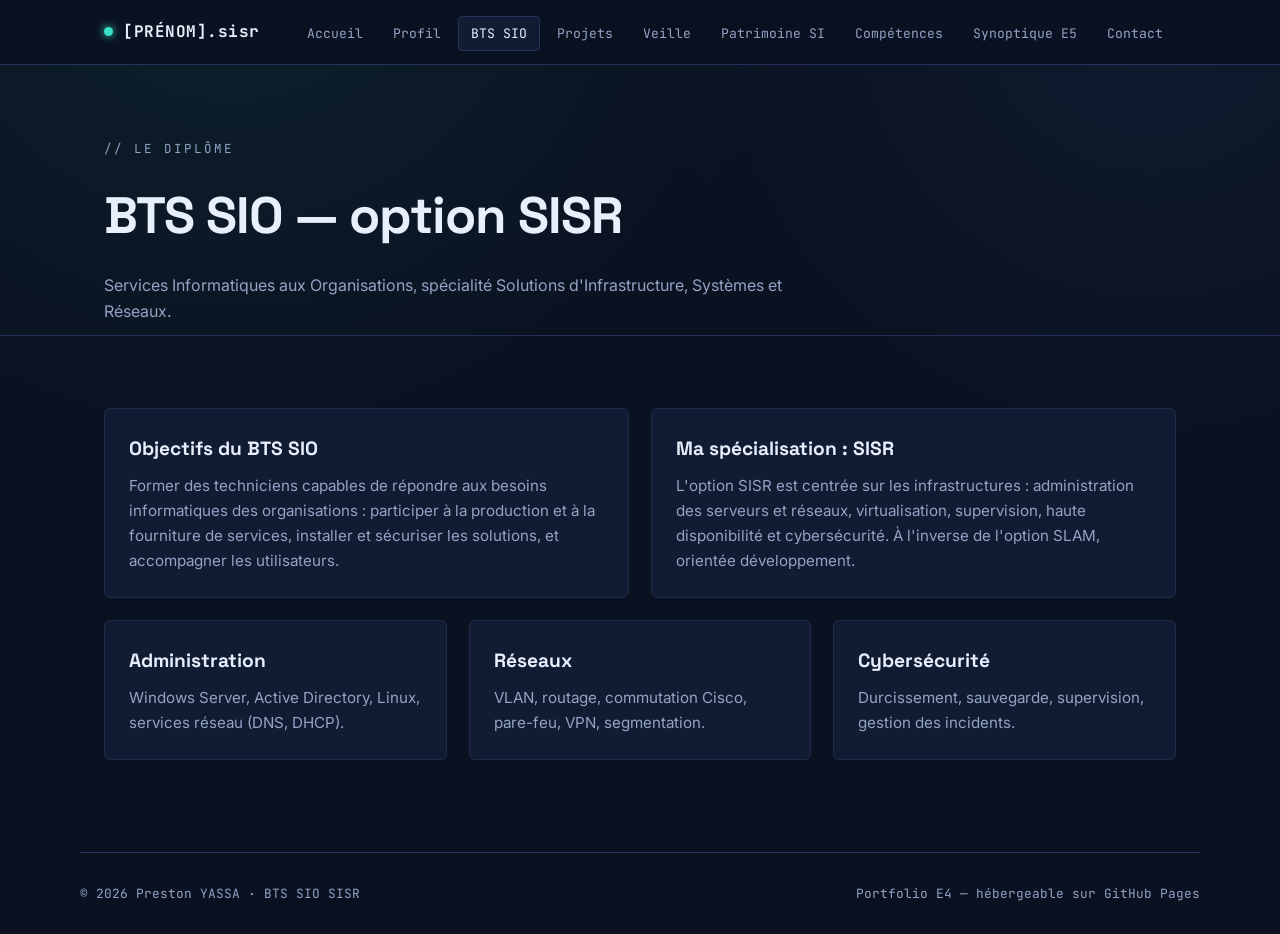
==== bts-sio.html @ f7337efc "Add files via upload" ====
<!DOCTYPE html>
<html lang="fr">
<head>
<meta charset="UTF-8">
<meta name="viewport" content="width=device-width, initial-scale=1">
<title>BTS SIO option SISR — Preston YASSA</title>
<meta name="description" content="Présentation du BTS SIO et de l'option SISR (systèmes et réseaux).">
<link rel="preconnect" href="https://fonts.googleapis.com">
<link rel="preconnect" href="https://fonts.gstatic.com" crossorigin>
<link href="https://fonts.googleapis.com/css2?family=Space+Grotesk:wght@300;400;600;700&family=Inter:wght@400;500;600&family=JetBrains+Mono:wght@400;700&display=swap" rel="stylesheet">
<link rel="stylesheet" href="css/style.css">
</head>
<body>

<header class="site-header">
  <div class="wrap nav">
    <a class="brand" href="index.html"><span class="led"></span>[PRÉNOM].sisr</a>
    <button class="nav-toggle" aria-label="Menu">≡</button>
    <ul class="nav-links">
      <li><a href="index.html">Accueil</a></li>
      <li><a href="about.html">Profil</a></li>
      <li><a href="bts-sio.html">BTS SIO</a></li>
      <li><a href="projets.html">Projets</a></li>
      <li><a href="veille.html">Veille</a></li>
      <li><a href="patrimoine.html">Patrimoine SI</a></li>
      <li><a href="competences.html">Compétences</a></li>
      <li><a href="synoptique.html">Synoptique E5</a></li>
      <li><a href="contact.html">Contact</a></li>
    </ul>
  </div>
</header>

<main>

<section class="page-intro"><div class="wrap">
  <p class="eyebrow">// le diplôme</p>
  <h1>BTS SIO — option SISR</h1>
  <p>Services Informatiques aux Organisations, spécialité Solutions d'Infrastructure, Systèmes et Réseaux.</p>
</div></section>

<section class="section"><div class="wrap">
  <div class="grid cols-2">
    <div class="card reveal">
      <h3>Objectifs du BTS SIO</h3>
      <p>Former des techniciens capables de répondre aux besoins informatiques des organisations : participer à la production et à la fourniture de services, installer et sécuriser les solutions, et accompagner les utilisateurs.</p>
    </div>
    <div class="card reveal">
      <h3>Ma spécialisation : SISR</h3>
      <p>L'option SISR est centrée sur les infrastructures : administration des serveurs et réseaux, virtualisation, supervision, haute disponibilité et cybersécurité. À l'inverse de l'option SLAM, orientée développement.</p>
    </div>
  </div>
  <div class="grid cols-3" style="margin-top:22px">
    <div class="card reveal"><h3>Administration</h3><p>Windows Server, Active Directory, Linux, services réseau (DNS, DHCP).</p></div>
    <div class="card reveal"><h3>Réseaux</h3><p>VLAN, routage, commutation Cisco, pare-feu, VPN, segmentation.</p></div>
    <div class="card reveal"><h3>Cybersécurité</h3><p>Durcissement, sauvegarde, supervision, gestion des incidents.</p></div>
  </div>
</div></section>
</main>

<footer class="site-footer wrap">
  <span>&copy; <span id="year"></span> Preston YASSA &middot; BTS SIO SISR</span>
  <span>Portfolio E4 — hébergeable sur GitHub Pages</span>
</footer>

<script src="js/main.js"></script>
<script>document.getElementById('year').textContent = new Date().getFullYear();</script>
</body>
</html>
---- css/style.css ----
/* =========================================================================
   Portfolio BTS SIO – option SISR
   Direction : "salle réseau / baie de brassage"
   Palette froide (bleu nuit + cyan signal), grille type rack 19".
   ========================================================================= */

:root {
  /* Palette */
  --night:      #0a1120;   /* fond profond, "salle serveur éteinte" */
  --rack:       #111c33;   /* surfaces / cartes */
  --rack-edge:  #1d2c4d;   /* bordures de baie */
  --signal:     #38e1c4;   /* cyan signal : LED de switch active */
  --signal-2:   #4f9cff;   /* bleu lien : trafic */
  --warn:       #ffb454;   /* ambre : alerte légère */
  --ink:        #e7eefc;   /* texte principal */
  --ink-soft:   #93a3c4;   /* texte secondaire */
  --line:       #22325a;   /* hairlines */

  /* Typo */
  --display: "Space Grotesk", "Segoe UI", system-ui, sans-serif;
  --body:    "Inter", system-ui, sans-serif;
  --mono:    "JetBrains Mono", "Consolas", monospace;

  --maxw: 1120px;
  --radius: 4px;
}

* { box-sizing: border-box; margin: 0; padding: 0; }

html { scroll-behavior: smooth; }

body {
  font-family: var(--body);
  background: var(--night);
  color: var(--ink);
  line-height: 1.65;
  -webkit-font-smoothing: antialiased;
  background-image:
    radial-gradient(circle at 18% -10%, rgba(56,225,196,.08), transparent 40%),
    radial-gradient(circle at 90% 0%, rgba(79,156,255,.07), transparent 35%);
  background-attachment: fixed;
}

a { color: var(--signal); text-decoration: none; }
a:hover { color: var(--ink); }

.wrap { width: 100%; max-width: var(--maxw); margin: 0 auto; padding: 0 24px; }

/* ----------------------------------------------------------------- Header */
.site-header {
  position: sticky; top: 0; z-index: 50;
  background: rgba(10,17,32,.82);
  backdrop-filter: blur(10px);
  border-bottom: 1px solid var(--line);
}
.nav {
  display: flex; align-items: center; justify-content: space-between;
  height: 64px;
}
.brand {
  font-family: var(--mono);
  font-weight: 700; letter-spacing: .5px; color: var(--ink);
  display: flex; align-items: center; gap: 10px;
}
.brand .led {
  width: 9px; height: 9px; border-radius: 50%;
  background: var(--signal);
  box-shadow: 0 0 8px var(--signal);
  animation: blink 2.4s infinite;
}
@keyframes blink { 0%,92%,100%{opacity:1} 95%{opacity:.25} }

.nav-links { display: flex; gap: 4px; list-style: none; flex-wrap: wrap; }
.nav-links a {
  font-family: var(--mono); font-size: .82rem; color: var(--ink-soft);
  padding: 8px 12px; border-radius: var(--radius);
  border: 1px solid transparent;
}
.nav-links a:hover,
.nav-links a.active {
  color: var(--ink); border-color: var(--line); background: var(--rack);
}

.nav-toggle {
  display: none; background: none; border: 1px solid var(--line);
  color: var(--ink); font-size: 1.3rem; border-radius: var(--radius);
  width: 42px; height: 38px; cursor: pointer;
}

/* ----------------------------------------------------------------- Hero */
.hero { padding: 90px 0 70px; position: relative; }
.eyebrow {
  font-family: var(--mono); font-size: .78rem; letter-spacing: 3px;
  text-transform: uppercase; color: var(--signal); margin-bottom: 18px;
}
.hero h1 {
  font-family: var(--display);
  font-size: clamp(2.4rem, 6vw, 4.4rem);
  font-weight: 700; line-height: 1.02; letter-spacing: -1px;
}
.hero h1 .thin { color: var(--ink-soft); font-weight: 300; }
.hero p.lead {
  margin-top: 22px; max-width: 620px; font-size: 1.1rem; color: var(--ink-soft);
}
.hero-meta {
  margin-top: 34px; display: flex; gap: 14px; flex-wrap: wrap;
}
.btn {
  font-family: var(--mono); font-size: .85rem;
  padding: 12px 20px; border-radius: var(--radius);
  border: 1px solid var(--signal); color: var(--signal);
  background: transparent; cursor: pointer; transition: .18s;
}
.btn:hover { background: var(--signal); color: var(--night); }
.btn.solid { background: var(--signal); color: var(--night); }
.btn.solid:hover { background: var(--ink); border-color: var(--ink); }
.btn.ghost { border-color: var(--line); color: var(--ink-soft); }
.btn.ghost:hover { color: var(--ink); border-color: var(--ink-soft); background: var(--rack); }

/* rack-mounted hero panel */
.rack-panel {
  margin-top: 56px;
  border: 1px solid var(--rack-edge);
  border-radius: 6px;
  background: linear-gradient(180deg, var(--rack), #0d1729);
  overflow: hidden;
}
.rack-row {
  display: flex; align-items: center; gap: 16px;
  padding: 14px 20px; border-bottom: 1px solid var(--line);
  font-family: var(--mono); font-size: .82rem; color: var(--ink-soft);
}
.rack-row:last-child { border-bottom: 0; }
.rack-row .u { color: var(--signal); width: 38px; }
.rack-row .leds { display: flex; gap: 6px; margin-left: auto; }
.rack-row .leds span {
  width: 7px; height: 7px; border-radius: 1px; background: var(--line);
}
.rack-row .leds span.on { background: var(--signal); box-shadow: 0 0 6px var(--signal); }
.rack-row .leds span.amber { background: var(--warn); box-shadow: 0 0 6px var(--warn); }

/* ----------------------------------------------------------------- Section */
.section { padding: 72px 0; border-top: 1px solid var(--line); }
.section-head { margin-bottom: 40px; }
.section-head .num {
  font-family: var(--mono); color: var(--signal); font-size: .85rem;
  letter-spacing: 2px;
}
.section-head h2 {
  font-family: var(--display); font-size: clamp(1.7rem, 3.5vw, 2.6rem);
  font-weight: 600; margin-top: 6px; letter-spacing: -.5px;
}
.section-head p { color: var(--ink-soft); margin-top: 12px; max-width: 680px; }

/* Cards grid */
.grid { display: grid; gap: 22px; }
.grid.cols-2 { grid-template-columns: repeat(2, 1fr); }
.grid.cols-3 { grid-template-columns: repeat(3, 1fr); }

.card {
  background: var(--rack); border: 1px solid var(--rack-edge);
  border-radius: 6px; padding: 24px; transition: .2s;
  position: relative; overflow: hidden;
}
.card:hover { border-color: var(--signal); transform: translateY(-3px); }
.card h3 { font-family: var(--display); font-size: 1.2rem; margin-bottom: 8px; }
.card p { color: var(--ink-soft); font-size: .95rem; }

.tag-row { display: flex; flex-wrap: wrap; gap: 8px; margin-top: 16px; }
.tag {
  font-family: var(--mono); font-size: .72rem; color: var(--signal-2);
  border: 1px solid var(--line); padding: 4px 9px; border-radius: 999px;
}

.placeholder {
  font-family: var(--mono); font-size: .78rem; color: var(--warn);
  border: 1px dashed var(--warn); padding: 4px 8px; border-radius: var(--radius);
  display: inline-block; margin-top: 10px; opacity: .9;
}

/* screenshot slot */
.shot {
  margin-top: 16px; aspect-ratio: 16/9; border-radius: var(--radius);
  border: 1px dashed var(--line);
  background:
    repeating-linear-gradient(45deg, #0e1830 0 12px, #0c1424 12px 24px);
  display: flex; align-items: center; justify-content: center;
  font-family: var(--mono); font-size: .78rem; color: var(--ink-soft);
  text-align: center; padding: 12px;
}

/* Profile / about */
.about-grid { display: grid; grid-template-columns: 200px 1fr; gap: 40px; }
.avatar {
  width: 200px; height: 200px; border-radius: 6px;
  border: 1px solid var(--rack-edge);
  background:
    repeating-linear-gradient(45deg, #0e1830 0 14px, #0c1424 14px 28px);
  display: flex; align-items: center; justify-content: center;
  font-family: var(--mono); color: var(--ink-soft); font-size: .8rem; text-align:center;
}
.facts { list-style: none; }
.facts li { padding: 10px 0; border-bottom: 1px solid var(--line); display: flex; gap: 14px; }
.facts li span.k {
  font-family: var(--mono); color: var(--signal); min-width: 130px; font-size: .85rem;
}

/* Tables (compétences + synoptique) */
.table-scroll { overflow-x: auto; border: 1px solid var(--rack-edge); border-radius: 6px; }
table { width: 100%; border-collapse: collapse; min-width: 560px; }
th, td {
  text-align: left; padding: 12px 16px; border-bottom: 1px solid var(--line);
  font-size: .92rem;
}
thead th {
  font-family: var(--mono); font-size: .78rem; letter-spacing: 1px;
  text-transform: uppercase; color: var(--signal); background: var(--rack);
}
tbody tr:hover { background: rgba(56,225,196,.05); }
.lvl { font-family: var(--mono); font-size: .8rem; }
.dot { display: inline-block; width: 8px; height: 8px; border-radius: 50%; margin-right: 3px; background: var(--line); }
.dot.on { background: var(--signal); box-shadow: 0 0 5px var(--signal); }

/* Synoptique columns (E5) */
.syno {
  display: grid; grid-template-columns: repeat(5, 1fr); gap: 16px;
}
.syno .col {
  border: 1px solid var(--rack-edge); border-radius: 6px; background: var(--rack);
  padding: 16px; min-height: 100%;
}
.syno .col h4 {
  font-family: var(--mono); font-size: .78rem; letter-spacing: 1px;
  color: var(--signal); text-transform: uppercase; margin-bottom: 12px;
  border-bottom: 1px solid var(--line); padding-bottom: 8px;
}
.syno ul { list-style: none; }
.syno li { font-size: .86rem; color: var(--ink-soft); padding: 5px 0; }
.syno li strong { color: var(--ink); font-family: var(--mono); font-size: .8rem; }

/* Contact form */
.form { display: grid; gap: 16px; max-width: 560px; }
.field { display: grid; gap: 6px; }
.field label { font-family: var(--mono); font-size: .8rem; color: var(--signal); }
.field input, .field textarea {
  background: var(--rack); border: 1px solid var(--rack-edge); border-radius: var(--radius);
  padding: 12px 14px; color: var(--ink); font-family: var(--body); font-size: .95rem;
}
.field input:focus, .field textarea:focus { outline: 2px solid var(--signal); border-color: var(--signal); }
.contact-side { list-style: none; }
.contact-side li { padding: 10px 0; border-bottom: 1px solid var(--line); font-family: var(--mono); font-size: .9rem; }
.contact-side li span { color: var(--signal); }

/* Footer */
.site-footer {
  border-top: 1px solid var(--line); padding: 30px 0; margin-top: 20px;
  font-family: var(--mono); font-size: .8rem; color: var(--ink-soft);
  display: flex; justify-content: space-between; flex-wrap: wrap; gap: 12px;
}

/* Page intro (sous-pages) */
.page-intro { padding: 60px 0 10px; }
.page-intro .eyebrow { margin-bottom: 14px; }
.page-intro h1 { font-family: var(--display); font-size: clamp(2rem,5vw,3.2rem); letter-spacing:-1px; }
.page-intro p { color: var(--ink-soft); margin-top: 14px; max-width: 680px; }

/* reveal animation */
.reveal { opacity: 0; transform: translateY(18px); transition: .6s ease; }
.reveal.in { opacity: 1; transform: none; }
@media (prefers-reduced-motion: reduce) {
  .reveal { opacity: 1; transform: none; transition: none; }
  .brand .led { animation: none; }
}

/* Responsive */
@media (max-width: 900px) {
  .grid.cols-3 { grid-template-columns: repeat(2, 1fr); }
  .syno { grid-template-columns: repeat(2, 1fr); }
  .about-grid { grid-template-columns: 1fr; }
  .avatar { width: 100%; max-width: 220px; }
}
@media (max-width: 640px) {
  .nav-links {
    display: none; position: absolute; top: 64px; left: 0; right: 0;
    flex-direction: column; background: var(--night);
    border-bottom: 1px solid var(--line); padding: 12px;
  }
  .nav-links.open { display: flex; }
  .nav-toggle { display: block; }
  .grid.cols-2, .grid.cols-3, .syno { grid-template-columns: 1fr; }
}
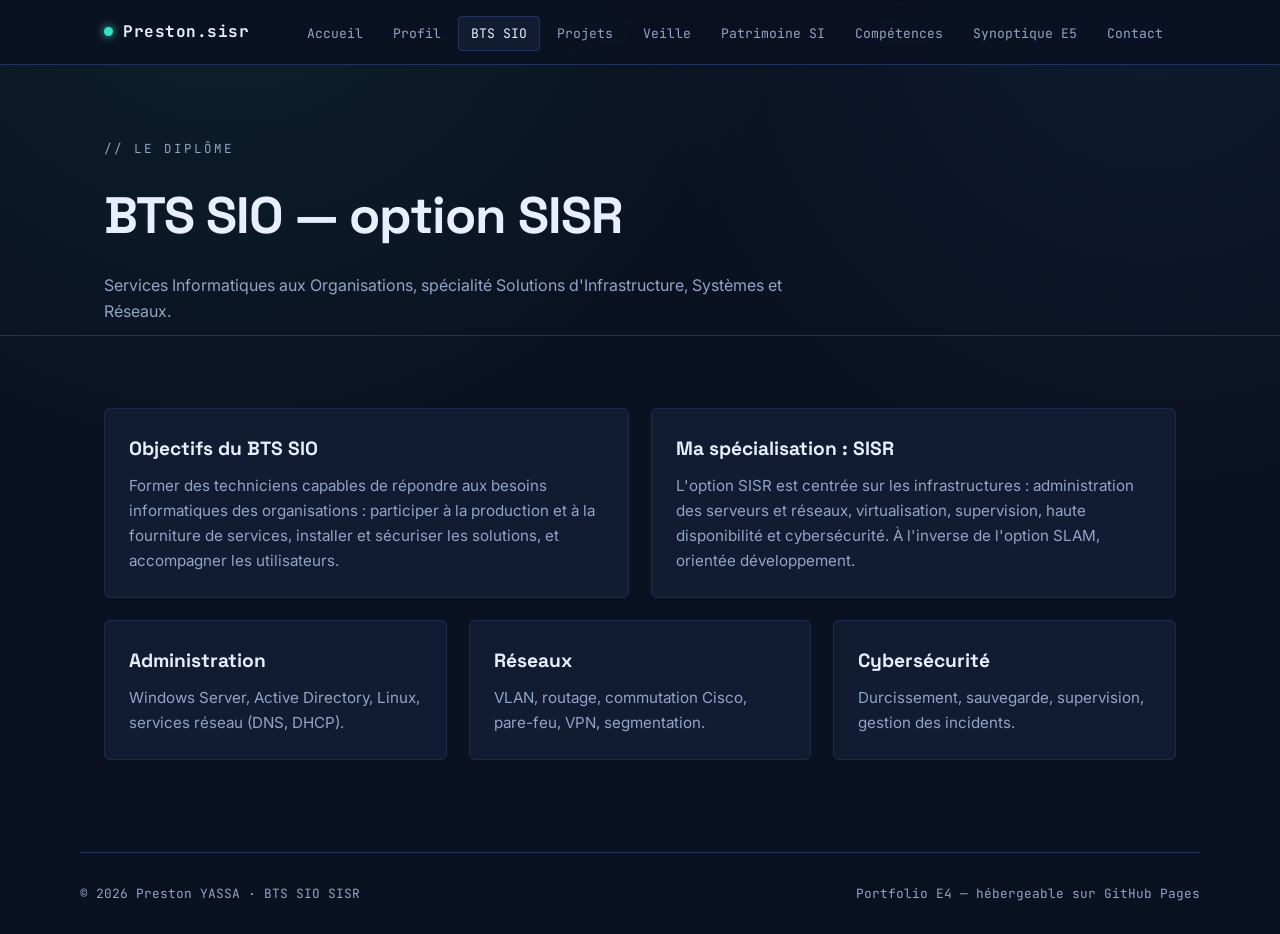
==== commit 7b6b5da1: "Update bts-sio.html" ====
--- a/bts-sio.html
+++ b/bts-sio.html
@@ -14,7 +14,7 @@
 
 <header class="site-header">
   <div class="wrap nav">
-    <a class="brand" href="index.html"><span class="led"></span>[PRÉNOM].sisr</a>
+    <a class="brand" href="index.html"><span class="led"></span>Preston.sisr</a>
     <button class="nav-toggle" aria-label="Menu">≡</button>
     <ul class="nav-links">
       <li><a href="index.html">Accueil</a></li>
